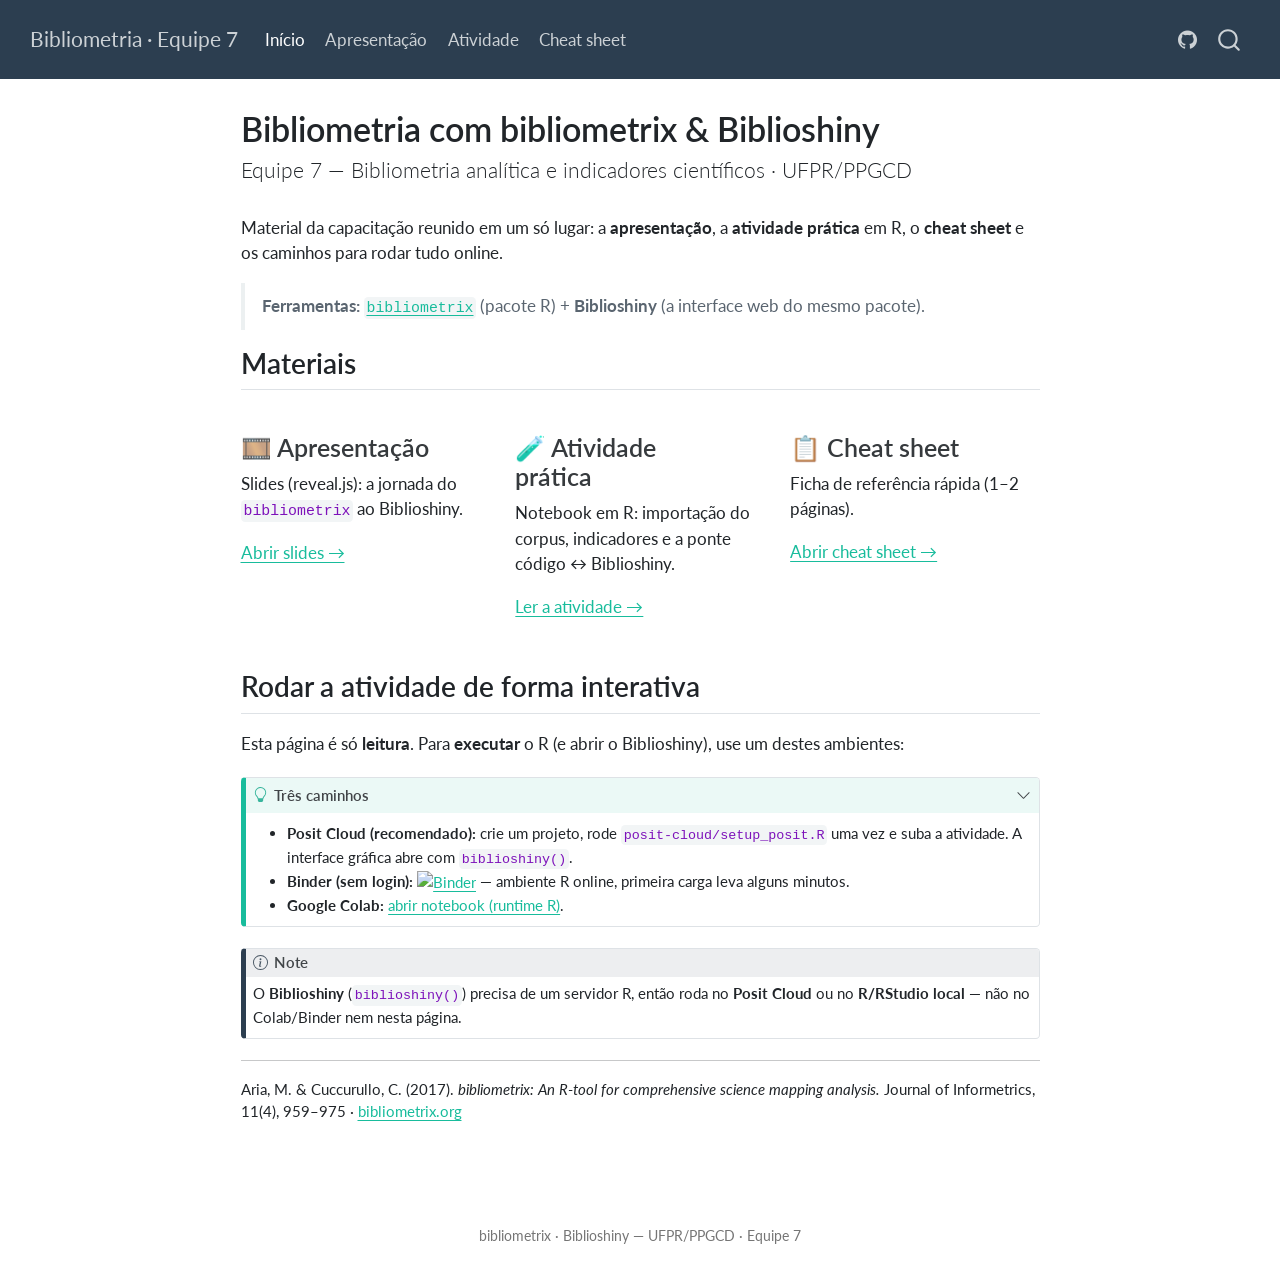
==== index.html @ 4795f8e3 "Built site for gh-pages" ====
<!DOCTYPE html>
<html xmlns="http://www.w3.org/1999/xhtml" lang="en" xml:lang="en"><head>

<meta charset="utf-8">
<meta name="generator" content="quarto-1.9.36">

<meta name="viewport" content="width=device-width, initial-scale=1.0, user-scalable=yes">


<title>Bibliometria com bibliometrix &amp; Biblioshiny – Bibliometria · Equipe 7</title>
<style>
/* Default styles provided by pandoc.
** See https://pandoc.org/MANUAL.html#variables-for-html for config info.
*/
code{white-space: pre-wrap;}
span.smallcaps{font-variant: small-caps;}
div.columns{display: flex; gap: min(4vw, 1.5em);}
div.column{flex: auto; overflow-x: auto;}
div.hanging-indent{margin-left: 1.5em; text-indent: -1.5em;}
ul.task-list{list-style: none;}
ul.task-list li input[type="checkbox"] {
  width: 0.8em;
  margin: 0 0.8em 0.2em -1em; /* quarto-specific, see https://github.com/quarto-dev/quarto-cli/issues/4556 */ 
  vertical-align: middle;
}
</style>


<script src="site_libs/quarto-nav/quarto-nav.js"></script>
<script src="site_libs/clipboard/clipboard.min.js"></script>
<script src="site_libs/quarto-search/autocomplete.umd.js"></script>
<script src="site_libs/quarto-search/fuse.min.js"></script>
<script src="site_libs/quarto-search/quarto-search.js"></script>
<meta name="quarto:offset" content="./">
<script src="site_libs/quarto-html/quarto.js" type="module"></script>
<script src="site_libs/quarto-html/tabsets/tabsets.js" type="module"></script>
<script src="site_libs/quarto-html/popper.min.js"></script>
<script src="site_libs/quarto-html/tippy.umd.min.js"></script>
<script src="site_libs/quarto-html/anchor.min.js"></script>
<link href="site_libs/quarto-html/tippy.css" rel="stylesheet">
<link href="site_libs/quarto-html/quarto-syntax-highlighting-845c23b38eaddc0f92fda52bfe77a8c8.css" rel="stylesheet" id="quarto-text-highlighting-styles">
<script src="site_libs/bootstrap/bootstrap.min.js"></script>
<link href="site_libs/bootstrap/bootstrap-icons.css" rel="stylesheet">
<link href="site_libs/bootstrap/bootstrap-ecd733761eb7ed0dbb3d5c5d5a69b6ca.min.css" rel="stylesheet" append-hash="true" id="quarto-bootstrap" data-mode="light">
<script id="quarto-search-options" type="application/json">{
  "location": "navbar",
  "copy-button": false,
  "collapse-after": 3,
  "panel-placement": "end",
  "type": "overlay",
  "limit": 50,
  "keyboard-shortcut": [
    "f",
    "/",
    "s"
  ],
  "show-item-context": false,
  "language": {
    "search-no-results-text": "No results",
    "search-matching-documents-text": "matching documents",
    "search-copy-link-title": "Copy link to search",
    "search-hide-matches-text": "Hide additional matches",
    "search-more-match-text": "more match in this document",
    "search-more-matches-text": "more matches in this document",
    "search-clear-button-title": "Clear",
    "search-text-placeholder": "",
    "search-detached-cancel-button-title": "Cancel",
    "search-submit-button-title": "Submit",
    "search-label": "Search"
  }
}</script>


</head>

<body class="nav-fixed fullcontent quarto-light">

<div id="quarto-search-results"></div>
  <header id="quarto-header" class="headroom fixed-top">
    <nav class="navbar navbar-expand-lg " data-bs-theme="dark">
      <div class="navbar-container container-fluid">
      <div class="navbar-brand-container mx-auto">
    <a class="navbar-brand" href="./index.html">
    <span class="navbar-title">Bibliometria · Equipe 7</span>
    </a>
  </div>
            <div id="quarto-search" class="" title="Search"></div>
          <button class="navbar-toggler" type="button" data-bs-toggle="collapse" data-bs-target="#navbarCollapse" aria-controls="navbarCollapse" role="menu" aria-expanded="false" aria-label="Toggle navigation" onclick="if (window.quartoToggleHeadroom) { window.quartoToggleHeadroom(); }">
  <span class="navbar-toggler-icon"></span>
</button>
          <div class="collapse navbar-collapse" id="navbarCollapse">
            <ul class="navbar-nav navbar-nav-scroll me-auto">
  <li class="nav-item">
    <a class="nav-link active" href="./index.html" aria-current="page"> 
<span class="menu-text">Início</span></a>
  </li>  
  <li class="nav-item">
    <a class="nav-link" href="./apresentacao/apresentacao_biblioshiny.html"> 
<span class="menu-text">Apresentação</span></a>
  </li>  
  <li class="nav-item">
    <a class="nav-link" href="./atividade/atividade_biblioshiny.html"> 
<span class="menu-text">Atividade</span></a>
  </li>  
  <li class="nav-item">
    <a class="nav-link" href="./cheatsheet/cheatsheet_biblioshiny.html"> 
<span class="menu-text">Cheat sheet</span></a>
  </li>  
</ul>
            <ul class="navbar-nav navbar-nav-scroll ms-auto">
  <li class="nav-item compact">
    <a class="nav-link" href="https://github.com/mrcsvg/ufpr-ppgcd-biblioshiny"> <i class="bi bi-github" role="img" aria-label="Repositório no GitHub">
</i> 
<span class="menu-text"></span></a>
  </li>  
</ul>
          </div> <!-- /navcollapse -->
            <div class="quarto-navbar-tools">
</div>
      </div> <!-- /container-fluid -->
    </nav>
</header>
<!-- content -->
<div id="quarto-content" class="quarto-container page-columns page-rows-contents page-layout-article page-navbar">
<!-- sidebar -->
<!-- margin-sidebar -->
    
<!-- main -->
<main class="content" id="quarto-document-content">

<header id="title-block-header" class="quarto-title-block default">
<div class="quarto-title">
<h1 class="title">Bibliometria com bibliometrix &amp; Biblioshiny</h1>
<p class="subtitle lead">Equipe 7 — Bibliometria analítica e indicadores científicos · UFPR/PPGCD</p>
</div>



<div class="quarto-title-meta">

    
  
    
  </div>
  


</header>


<p>Material da capacitação reunido em um só lugar: a <strong>apresentação</strong>, a <strong>atividade prática</strong> em R, o <strong>cheat sheet</strong> e os caminhos para rodar tudo online.</p>
<blockquote class="blockquote">
<p><strong>Ferramentas:</strong> <a href="https://www.bibliometrix.org"><code>bibliometrix</code></a> (pacote R) + <strong>Biblioshiny</strong> (a interface web do mesmo pacote).</p>
</blockquote>
<section id="materiais" class="level2">
<h2 class="anchored" data-anchor-id="materiais">Materiais</h2>
<div class="grid">
<section id="apresentação" class="level3 g-col-12 g-col-md-4">
<h3 class="anchored" data-anchor-id="apresentação">🎞️ Apresentação</h3>
<p>Slides (reveal.js): a jornada do <code>bibliometrix</code> ao Biblioshiny.</p>
<p><a href="./apresentacao/apresentacao_biblioshiny.html">Abrir slides →</a></p>
</section>
<section id="atividade-prática" class="level3 g-col-12 g-col-md-4">
<h3 class="anchored" data-anchor-id="atividade-prática">🧪 Atividade prática</h3>
<p>Notebook em R: importação do corpus, indicadores e a ponte código ↔︎ Biblioshiny.</p>
<p><a href="./atividade/atividade_biblioshiny.html">Ler a atividade →</a></p>
</section>
<section id="cheat-sheet" class="level3 g-col-12 g-col-md-4">
<h3 class="anchored" data-anchor-id="cheat-sheet">📋 Cheat sheet</h3>
<p>Ficha de referência rápida (1–2 páginas).</p>
<p><a href="cheatsheet/cheatsheet_biblioshiny.html">Abrir cheat sheet →</a></p>
</section>
</div>
</section>
<section id="rodar-a-atividade-de-forma-interativa" class="level2">
<h2 class="anchored" data-anchor-id="rodar-a-atividade-de-forma-interativa">Rodar a atividade de forma interativa</h2>
<p>Esta página é só <strong>leitura</strong>. Para <strong>executar</strong> o R (e abrir o Biblioshiny), use um destes ambientes:</p>
<div class="callout callout-style-default callout-tip callout-titled">
<div class="callout-header d-flex align-content-center" data-bs-toggle="collapse" data-bs-target=".callout-1-contents" aria-controls="callout-1" aria-expanded="true" aria-label="Toggle callout">
<div class="callout-icon-container">
<i class="callout-icon"></i>
</div>
<div class="callout-title-container flex-fill">
<span class="screen-reader-only">Tip</span>Três caminhos
</div>
<div class="callout-btn-toggle d-inline-block border-0 py-1 ps-1 pe-0 float-end"><i class="callout-toggle"></i></div>
</div>
<div id="callout-1" class="callout-1-contents callout-collapse collapse show">
<div class="callout-body-container callout-body">
<ul>
<li><strong>Posit Cloud (recomendado):</strong> crie um projeto, rode <code>posit-cloud/setup_posit.R</code> uma vez e suba a atividade. A interface gráfica abre com <code>biblioshiny()</code>.</li>
<li><strong>Binder (sem login):</strong> <a href="https://mybinder.org/v2/gh/mrcsvg/ufpr-ppgcd-biblioshiny/HEAD?labpath=atividade%2Fatividade_biblioshiny.ipynb"><img src="https://mybinder.org/badge_logo.svg" class="img-fluid" alt="Binder"></a> — ambiente R online, primeira carga leva alguns minutos.</li>
<li><strong>Google Colab:</strong> <a href="https://colab.research.google.com/github/mrcsvg/ufpr-ppgcd-biblioshiny/blob/main/atividade/atividade_biblioshiny_colab.ipynb">abrir notebook (runtime R)</a>.</li>
</ul>
</div>
</div>
</div>
<div class="callout callout-style-default callout-note callout-titled">
<div class="callout-header d-flex align-content-center">
<div class="callout-icon-container">
<i class="callout-icon"></i>
</div>
<div class="callout-title-container flex-fill">
Note
</div>
</div>
<div class="callout-body-container callout-body">
<p>O <strong>Biblioshiny</strong> (<code>biblioshiny()</code>) precisa de um servidor R, então roda no <strong>Posit Cloud</strong> ou no <strong>R/RStudio local</strong> — não no Colab/Binder nem nesta página.</p>
</div>
</div>
<hr>
<div class="small">
<p>Aria, M. &amp; Cuccurullo, C. (2017). <em>bibliometrix: An R-tool for comprehensive science mapping analysis.</em> Journal of Informetrics, 11(4), 959–975 · <a href="https://www.bibliometrix.org">bibliometrix.org</a></p>
</div>


</section>

</main> <!-- /main -->
<script id="quarto-html-after-body" type="application/javascript">
  window.document.addEventListener("DOMContentLoaded", function (event) {
    const icon = "";
    const anchorJS = new window.AnchorJS();
    anchorJS.options = {
      placement: 'right',
      icon: icon
    };
    anchorJS.add('.anchored');
    const isCodeAnnotation = (el) => {
      for (const clz of el.classList) {
        if (clz.startsWith('code-annotation-')) {                     
          return true;
        }
      }
      return false;
    }
    const onCopySuccess = function(e) {
      // button target
      const button = e.trigger;
      // don't keep focus
      button.blur();
      // flash "checked"
      button.classList.add('code-copy-button-checked');
      var currentTitle = button.getAttribute("title");
      button.setAttribute("title", "Copied!");
      let tooltip;
      if (window.bootstrap) {
        button.setAttribute("data-bs-toggle", "tooltip");
        button.setAttribute("data-bs-placement", "left");
        button.setAttribute("data-bs-title", "Copied!");
        tooltip = new bootstrap.Tooltip(button, 
          { trigger: "manual", 
            customClass: "code-copy-button-tooltip",
            offset: [0, -8]});
        tooltip.show();    
      }
      setTimeout(function() {
        if (tooltip) {
          tooltip.hide();
          button.removeAttribute("data-bs-title");
          button.removeAttribute("data-bs-toggle");
          button.removeAttribute("data-bs-placement");
        }
        button.setAttribute("title", currentTitle);
        button.classList.remove('code-copy-button-checked');
      }, 1000);
      // clear code selection
      e.clearSelection();
    }
    const getTextToCopy = function(trigger) {
      const outerScaffold = trigger.parentElement.cloneNode(true);
      const codeEl = outerScaffold.querySelector('code');
      for (const childEl of codeEl.children) {
        if (isCodeAnnotation(childEl)) {
          childEl.remove();
        }
      }
      return codeEl.innerText;
    }
    const clipboard = new window.ClipboardJS('.code-copy-button:not([data-in-quarto-modal])', {
      text: getTextToCopy
    });
    clipboard.on('success', onCopySuccess);
    if (window.document.getElementById('quarto-embedded-source-code-modal')) {
      const clipboardModal = new window.ClipboardJS('.code-copy-button[data-in-quarto-modal]', {
        text: getTextToCopy,
        container: window.document.getElementById('quarto-embedded-source-code-modal')
      });
      clipboardModal.on('success', onCopySuccess);
    }
      var localhostRegex = new RegExp(/^(?:http|https):\/\/localhost\:?[0-9]*\//);
      var mailtoRegex = new RegExp(/^mailto:/);
        var filterRegex = new RegExp("https:\/\/mrcsvg\.github\.io\/ufpr-ppgcd-biblioshiny\/");
      var isInternal = (href) => {
          return filterRegex.test(href) || localhostRegex.test(href) || mailtoRegex.test(href);
      }
      // Inspect non-navigation links and adorn them if external
     var links = window.document.querySelectorAll('a[href]:not(.nav-link):not(.navbar-brand):not(.toc-action):not(.sidebar-link):not(.sidebar-item-toggle):not(.pagination-link):not(.no-external):not([aria-hidden]):not(.dropdown-item):not(.quarto-navigation-tool):not(.about-link)');
      for (var i=0; i<links.length; i++) {
        const link = links[i];
        if (!isInternal(link.href)) {
          // undo the damage that might have been done by quarto-nav.js in the case of
          // links that we want to consider external
          if (link.dataset.originalHref !== undefined) {
            link.href = link.dataset.originalHref;
          }
        }
      }
    function tippyHover(el, contentFn, onTriggerFn, onUntriggerFn) {
      const config = {
        allowHTML: true,
        maxWidth: 500,
        delay: 100,
        arrow: false,
        appendTo: function(el) {
            return el.parentElement;
        },
        interactive: true,
        interactiveBorder: 10,
        theme: 'quarto',
        placement: 'bottom-start',
      };
      if (contentFn) {
        config.content = contentFn;
      }
      if (onTriggerFn) {
        config.onTrigger = onTriggerFn;
      }
      if (onUntriggerFn) {
        config.onUntrigger = onUntriggerFn;
      }
      window.tippy(el, config); 
    }
    const noterefs = window.document.querySelectorAll('a[role="doc-noteref"]');
    for (var i=0; i<noterefs.length; i++) {
      const ref = noterefs[i];
      tippyHover(ref, function() {
        // use id or data attribute instead here
        let href = ref.getAttribute('data-footnote-href') || ref.getAttribute('href');
        try { href = new URL(href).hash; } catch {}
        const id = href.replace(/^#\/?/, "");
        const note = window.document.getElementById(id);
        if (note) {
          return note.innerHTML;
        } else {
          return "";
        }
      });
    }
    const xrefs = window.document.querySelectorAll('a.quarto-xref');
    const processXRef = (id, note) => {
      // Strip column container classes
      const stripColumnClz = (el) => {
        el.classList.remove("page-full", "page-columns");
        if (el.children) {
          for (const child of el.children) {
            stripColumnClz(child);
          }
        }
      }
      stripColumnClz(note)
      if (id === null || id.startsWith('sec-')) {
        // Special case sections, only their first couple elements
        const container = document.createElement("div");
        if (note.children && note.children.length > 2) {
          container.appendChild(note.children[0].cloneNode(true));
          for (let i = 1; i < note.children.length; i++) {
            const child = note.children[i];
            if (child.tagName === "P" && child.innerText === "") {
              continue;
            } else {
              container.appendChild(child.cloneNode(true));
              break;
            }
          }
          if (window.Quarto?.typesetMath) {
            window.Quarto.typesetMath(container);
          }
          return container.innerHTML
        } else {
          if (window.Quarto?.typesetMath) {
            window.Quarto.typesetMath(note);
          }
          return note.innerHTML;
        }
      } else {
        // Remove any anchor links if they are present
        const anchorLink = note.querySelector('a.anchorjs-link');
        if (anchorLink) {
          anchorLink.remove();
        }
        if (window.Quarto?.typesetMath) {
          window.Quarto.typesetMath(note);
        }
        if (note.classList.contains("callout")) {
          return note.outerHTML;
        } else {
          return note.innerHTML;
        }
      }
    }
    for (var i=0; i<xrefs.length; i++) {
      const xref = xrefs[i];
      tippyHover(xref, undefined, function(instance) {
        instance.disable();
        let url = xref.getAttribute('href');
        let hash = undefined; 
        if (url.startsWith('#')) {
          hash = url;
        } else {
          try { hash = new URL(url).hash; } catch {}
        }
        if (hash) {
          const id = hash.replace(/^#\/?/, "");
          const note = window.document.getElementById(id);
          if (note !== null) {
            try {
              const html = processXRef(id, note.cloneNode(true));
              instance.setContent(html);
            } finally {
              instance.enable();
              instance.show();
            }
          } else {
            // See if we can fetch this
            fetch(url.split('#')[0])
            .then(res => res.text())
            .then(html => {
              const parser = new DOMParser();
              const htmlDoc = parser.parseFromString(html, "text/html");
              const note = htmlDoc.getElementById(id);
              if (note !== null) {
                const html = processXRef(id, note);
                instance.setContent(html);
              } 
            }).finally(() => {
              instance.enable();
              instance.show();
            });
          }
        } else {
          // See if we can fetch a full url (with no hash to target)
          // This is a special case and we should probably do some content thinning / targeting
          fetch(url)
          .then(res => res.text())
          .then(html => {
            const parser = new DOMParser();
            const htmlDoc = parser.parseFromString(html, "text/html");
            const note = htmlDoc.querySelector('main.content');
            if (note !== null) {
              // This should only happen for chapter cross references
              // (since there is no id in the URL)
              // remove the first header
              if (note.children.length > 0 && note.children[0].tagName === "HEADER") {
                note.children[0].remove();
              }
              const html = processXRef(null, note);
              instance.setContent(html);
            } 
          }).finally(() => {
            instance.enable();
            instance.show();
          });
        }
      }, function(instance) {
      });
    }
        let selectedAnnoteEl;
        const selectorForAnnotation = ( cell, annotation) => {
          let cellAttr = 'data-code-cell="' + cell + '"';
          let lineAttr = 'data-code-annotation="' +  annotation + '"';
          const selector = 'span[' + cellAttr + '][' + lineAttr + ']';
          return selector;
        }
        const selectCodeLines = (annoteEl) => {
          const doc = window.document;
          const targetCell = annoteEl.getAttribute("data-target-cell");
          const targetAnnotation = annoteEl.getAttribute("data-target-annotation");
          const annoteSpan = window.document.querySelector(selectorForAnnotation(targetCell, targetAnnotation));
          const lines = annoteSpan.getAttribute("data-code-lines").split(",");
          const lineIds = lines.map((line) => {
            return targetCell + "-" + line;
          })
          let top = null;
          let height = null;
          let parent = null;
          if (lineIds.length > 0) {
              //compute the position of the single el (top and bottom and make a div)
              const el = window.document.getElementById(lineIds[0]);
              top = el.offsetTop;
              height = el.offsetHeight;
              parent = el.parentElement.parentElement;
            if (lineIds.length > 1) {
              const lastEl = window.document.getElementById(lineIds[lineIds.length - 1]);
              const bottom = lastEl.offsetTop + lastEl.offsetHeight;
              height = bottom - top;
            }
            if (top !== null && height !== null && parent !== null) {
              // cook up a div (if necessary) and position it 
              let div = window.document.getElementById("code-annotation-line-highlight");
              if (div === null) {
                div = window.document.createElement("div");
                div.setAttribute("id", "code-annotation-line-highlight");
                div.style.position = 'absolute';
                parent.appendChild(div);
              }
              div.style.top = top - 2 + "px";
              div.style.height = height + 4 + "px";
              div.style.left = 0;
              let gutterDiv = window.document.getElementById("code-annotation-line-highlight-gutter");
              if (gutterDiv === null) {
                gutterDiv = window.document.createElement("div");
                gutterDiv.setAttribute("id", "code-annotation-line-highlight-gutter");
                gutterDiv.style.position = 'absolute';
                const codeCell = window.document.getElementById(targetCell);
                const gutter = codeCell.querySelector('.code-annotation-gutter');
                gutter.appendChild(gutterDiv);
              }
              gutterDiv.style.top = top - 2 + "px";
              gutterDiv.style.height = height + 4 + "px";
            }
            selectedAnnoteEl = annoteEl;
          }
        };
        const unselectCodeLines = () => {
          const elementsIds = ["code-annotation-line-highlight", "code-annotation-line-highlight-gutter"];
          elementsIds.forEach((elId) => {
            const div = window.document.getElementById(elId);
            if (div) {
              div.remove();
            }
          });
          selectedAnnoteEl = undefined;
        };
          // Handle positioning of the toggle
      window.addEventListener(
        "resize",
        throttle(() => {
          elRect = undefined;
          if (selectedAnnoteEl) {
            selectCodeLines(selectedAnnoteEl);
          }
        }, 10)
      );
      function throttle(fn, ms) {
      let throttle = false;
      let timer;
        return (...args) => {
          if(!throttle) { // first call gets through
              fn.apply(this, args);
              throttle = true;
          } else { // all the others get throttled
              if(timer) clearTimeout(timer); // cancel #2
              timer = setTimeout(() => {
                fn.apply(this, args);
                timer = throttle = false;
              }, ms);
          }
        };
      }
        // Attach click handler to the DT
        const annoteDls = window.document.querySelectorAll('dt[data-target-cell]');
        for (const annoteDlNode of annoteDls) {
          annoteDlNode.addEventListener('click', (event) => {
            const clickedEl = event.target;
            if (clickedEl !== selectedAnnoteEl) {
              unselectCodeLines();
              const activeEl = window.document.querySelector('dt[data-target-cell].code-annotation-active');
              if (activeEl) {
                activeEl.classList.remove('code-annotation-active');
              }
              selectCodeLines(clickedEl);
              clickedEl.classList.add('code-annotation-active');
            } else {
              // Unselect the line
              unselectCodeLines();
              clickedEl.classList.remove('code-annotation-active');
            }
          });
        }
    const findCites = (el) => {
      const parentEl = el.parentElement;
      if (parentEl) {
        const cites = parentEl.dataset.cites;
        if (cites) {
          return {
            el,
            cites: cites.split(' ')
          };
        } else {
          return findCites(el.parentElement)
        }
      } else {
        return undefined;
      }
    };
    var bibliorefs = window.document.querySelectorAll('a[role="doc-biblioref"]');
    for (var i=0; i<bibliorefs.length; i++) {
      const ref = bibliorefs[i];
      const citeInfo = findCites(ref);
      if (citeInfo) {
        tippyHover(citeInfo.el, function() {
          var popup = window.document.createElement('div');
          citeInfo.cites.forEach(function(cite) {
            var citeDiv = window.document.createElement('div');
            citeDiv.classList.add('hanging-indent');
            citeDiv.classList.add('csl-entry');
            var biblioDiv = window.document.getElementById('ref-' + cite);
            if (biblioDiv) {
              citeDiv.innerHTML = biblioDiv.innerHTML;
            }
            popup.appendChild(citeDiv);
          });
          return popup.innerHTML;
        });
      }
    }
  });
  </script>
</div> <!-- /content -->
<footer class="footer">
  <div class="nav-footer">
    <div class="nav-footer-left">
      &nbsp;
    </div>   
    <div class="nav-footer-center">
<p>bibliometrix · Biblioshiny — UFPR/PPGCD · Equipe 7</p>
</div>
    <div class="nav-footer-right">
      &nbsp;
    </div>
  </div>
</footer>




</body></html>
---- site_libs/quarto-html/tippy.css ----
.tippy-box[data-animation=fade][data-state=hidden]{opacity:0}[data-tippy-root]{max-width:calc(100vw - 10px)}.tippy-box{position:relative;background-color:#333;color:#fff;border-radius:4px;font-size:14px;line-height:1.4;white-space:normal;outline:0;transition-property:transform,visibility,opacity}.tippy-box[data-placement^=top]>.tippy-arrow{bottom:0}.tippy-box[data-placement^=top]>.tippy-arrow:before{bottom:-7px;left:0;border-width:8px 8px 0;border-top-color:initial;transform-origin:center top}.tippy-box[data-placement^=bottom]>.tippy-arrow{top:0}.tippy-box[data-placement^=bottom]>.tippy-arrow:before{top:-7px;left:0;border-width:0 8px 8px;border-bottom-color:initial;transform-origin:center bottom}.tippy-box[data-placement^=left]>.tippy-arrow{right:0}.tippy-box[data-placement^=left]>.tippy-arrow:before{border-width:8px 0 8px 8px;border-left-color:initial;right:-7px;transform-origin:center left}.tippy-box[data-placement^=right]>.tippy-arrow{left:0}.tippy-box[data-placement^=right]>.tippy-arrow:before{left:-7px;border-width:8px 8px 8px 0;border-right-color:initial;transform-origin:center right}.tippy-box[data-inertia][data-state=visible]{transition-timing-function:cubic-bezier(.54,1.5,.38,1.11)}.tippy-arrow{width:16px;height:16px;color:#333}.tippy-arrow:before{content:"";position:absolute;border-color:transparent;border-style:solid}.tippy-content{position:relative;padding:5px 9px;z-index:1}
---- site_libs/quarto-html/quarto-syntax-highlighting-845c23b38eaddc0f92fda52bfe77a8c8.css ----
/* quarto syntax highlight colors */
:root {
  --quarto-hl-ot-color: #003B4F;
  --quarto-hl-at-color: #657422;
  --quarto-hl-ss-color: #20794D;
  --quarto-hl-an-color: #5E5E5E;
  --quarto-hl-fu-color: #4758AB;
  --quarto-hl-st-color: #20794D;
  --quarto-hl-cf-color: #003B4F;
  --quarto-hl-op-color: #5E5E5E;
  --quarto-hl-er-color: #AD0000;
  --quarto-hl-bn-color: #AD0000;
  --quarto-hl-al-color: #AD0000;
  --quarto-hl-va-color: #111111;
  --quarto-hl-bu-color: inherit;
  --quarto-hl-ex-color: inherit;
  --quarto-hl-pp-color: #AD0000;
  --quarto-hl-in-color: #5E5E5E;
  --quarto-hl-vs-color: #20794D;
  --quarto-hl-wa-color: #5E5E5E;
  --quarto-hl-do-color: #5E5E5E;
  --quarto-hl-im-color: #00769E;
  --quarto-hl-ch-color: #20794D;
  --quarto-hl-dt-color: #AD0000;
  --quarto-hl-fl-color: #AD0000;
  --quarto-hl-co-color: #5E5E5E;
  --quarto-hl-cv-color: #5E5E5E;
  --quarto-hl-cn-color: #8f5902;
  --quarto-hl-sc-color: #5E5E5E;
  --quarto-hl-dv-color: #AD0000;
  --quarto-hl-kw-color: #003B4F;
}

/* other quarto variables */
:root {
  --quarto-font-monospace: SFMono-Regular, Menlo, Monaco, Consolas, "Liberation Mono", "Courier New", monospace;
}

/* syntax highlight based on Pandoc's rules */
pre > code.sourceCode > span {
  color: #003B4F;
}

code.sourceCode > span {
  color: #003B4F;
}

div.sourceCode,
div.sourceCode pre.sourceCode {
  color: #003B4F;
}

/* Normal */
code span {
  color: #003B4F;
}

/* Alert */
code span.al {
  color: #AD0000;
  font-style: inherit;
}

/* Annotation */
code span.an {
  color: #5E5E5E;
  font-style: inherit;
}

/* Attribute */
code span.at {
  color: #657422;
  font-style: inherit;
}

/* BaseN */
code span.bn {
  color: #AD0000;
  font-style: inherit;
}

/* BuiltIn */
code span.bu {
  font-style: inherit;
}

/* ControlFlow */
code span.cf {
  color: #003B4F;
  font-weight: bold;
  font-style: inherit;
}

/* Char */
code span.ch {
  color: #20794D;
  font-style: inherit;
}

/* Constant */
code span.cn {
  color: #8f5902;
  font-style: inherit;
}

/* Comment */
code span.co {
  color: #5E5E5E;
  font-style: inherit;
}

/* CommentVar */
code span.cv {
  color: #5E5E5E;
  font-style: italic;
}

/* Documentation */
code span.do {
  color: #5E5E5E;
  font-style: italic;
}

/* DataType */
code span.dt {
  color: #AD0000;
  font-style: inherit;
}

/* DecVal */
code span.dv {
  color: #AD0000;
  font-style: inherit;
}

/* Error */
code span.er {
  color: #AD0000;
  font-style: inherit;
}

/* Extension */
code span.ex {
  font-style: inherit;
}

/* Float */
code span.fl {
  color: #AD0000;
  font-style: inherit;
}

/* Function */
code span.fu {
  color: #4758AB;
  font-style: inherit;
}

/* Import */
code span.im {
  color: #00769E;
  font-style: inherit;
}

/* Information */
code span.in {
  color: #5E5E5E;
  font-style: inherit;
}

/* Keyword */
code span.kw {
  color: #003B4F;
  font-weight: bold;
  font-style: inherit;
}

/* Operator */
code span.op {
  color: #5E5E5E;
  font-style: inherit;
}

/* Other */
code span.ot {
  color: #003B4F;
  font-style: inherit;
}

/* Preprocessor */
code span.pp {
  color: #AD0000;
  font-style: inherit;
}

/* SpecialChar */
code span.sc {
  color: #5E5E5E;
  font-style: inherit;
}

/* SpecialString */
code span.ss {
  color: #20794D;
  font-style: inherit;
}

/* String */
code span.st {
  color: #20794D;
  font-style: inherit;
}

/* Variable */
code span.va {
  color: #111111;
  font-style: inherit;
}

/* VerbatimString */
code span.vs {
  color: #20794D;
  font-style: inherit;
}

/* Warning */
code span.wa {
  color: #5E5E5E;
  font-style: italic;
}

.prevent-inlining {
  content: "</";
}

/*# sourceMappingURL=ac89f0bb514bba72461919f78549e31c.css.map */
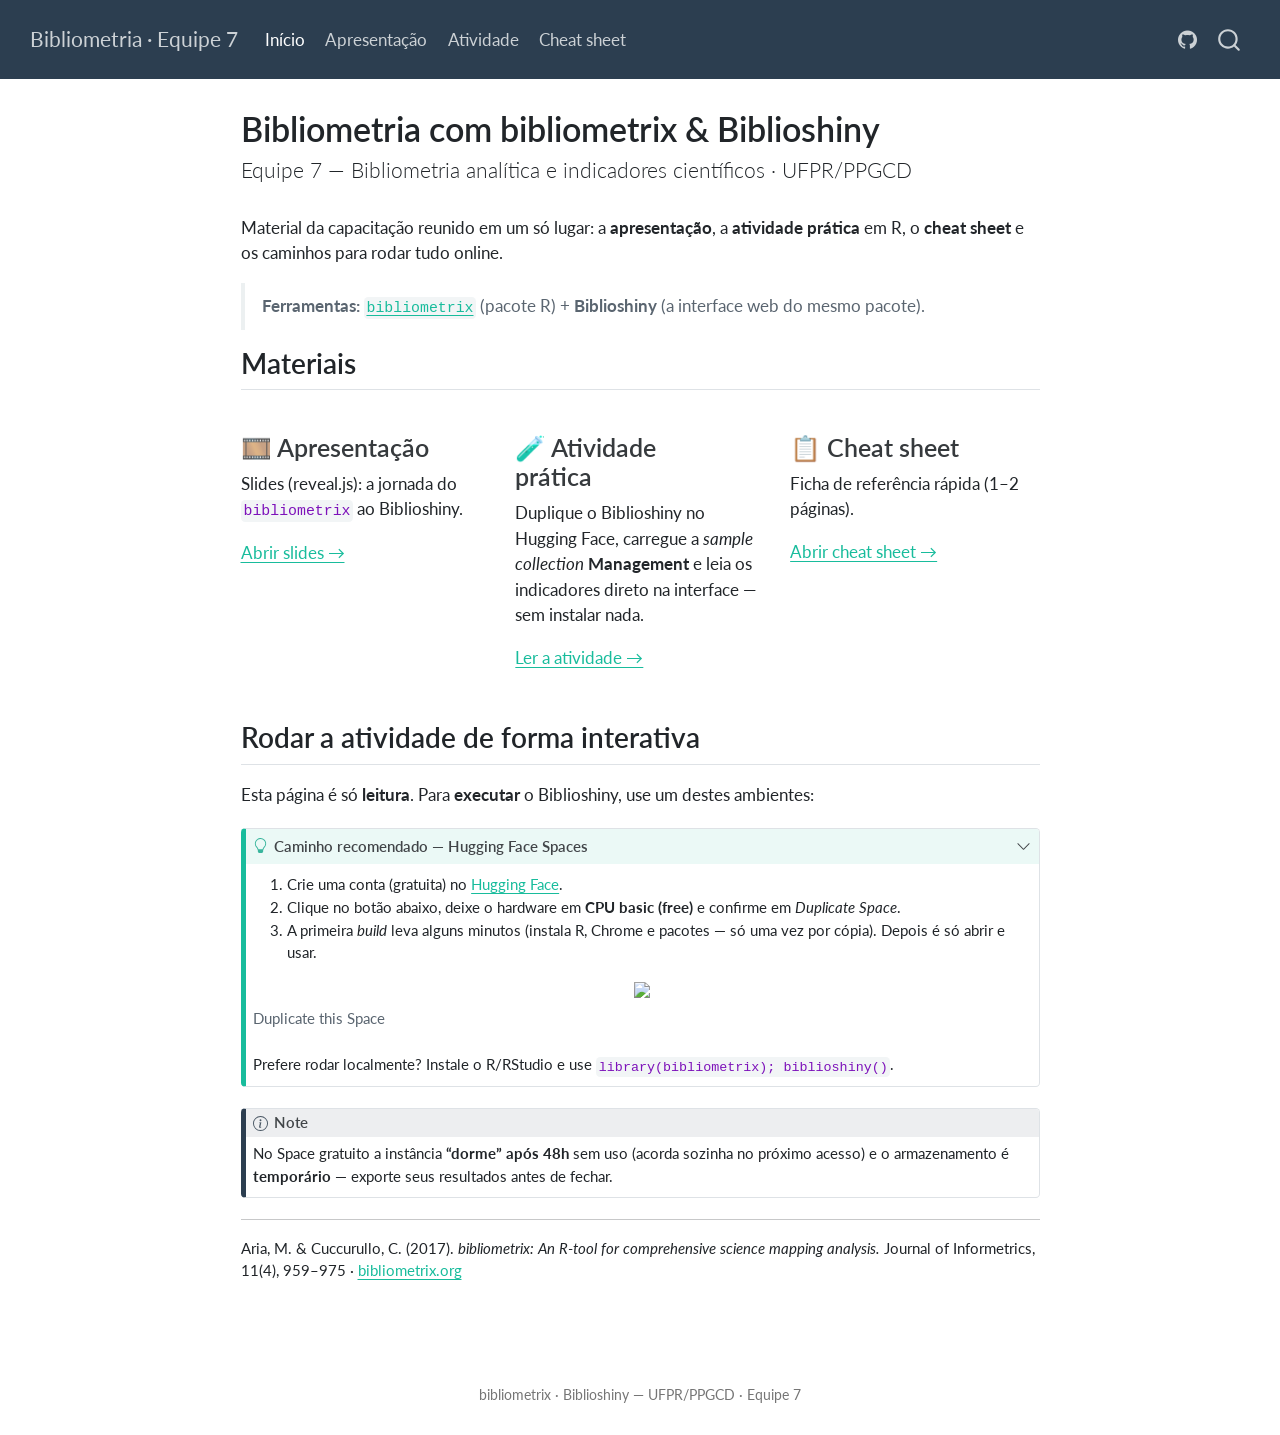
==== commit 95923bc8: "Built site for gh-pages" ====
--- a/index.html
+++ b/index.html
@@ -2,7 +2,7 @@
 <html xmlns="http://www.w3.org/1999/xhtml" lang="en" xml:lang="en"><head>
 
 <meta charset="utf-8">
-<meta name="generator" content="quarto-1.9.36">
+<meta name="generator" content="quarto-1.9.38">
 
 <meta name="viewport" content="width=device-width, initial-scale=1.0, user-scalable=yes">
 
@@ -38,10 +38,10 @@
 <script src="site_libs/quarto-html/tippy.umd.min.js"></script>
 <script src="site_libs/quarto-html/anchor.min.js"></script>
 <link href="site_libs/quarto-html/tippy.css" rel="stylesheet">
-<link href="site_libs/quarto-html/quarto-syntax-highlighting-845c23b38eaddc0f92fda52bfe77a8c8.css" rel="stylesheet" id="quarto-text-highlighting-styles">
+<link href="site_libs/quarto-html/quarto-syntax-highlighting-15634bcf2e68342d4ad2dfa704d543f6.css" rel="stylesheet" id="quarto-text-highlighting-styles">
 <script src="site_libs/bootstrap/bootstrap.min.js"></script>
 <link href="site_libs/bootstrap/bootstrap-icons.css" rel="stylesheet">
-<link href="site_libs/bootstrap/bootstrap-ecd733761eb7ed0dbb3d5c5d5a69b6ca.min.css" rel="stylesheet" append-hash="true" id="quarto-bootstrap" data-mode="light">
+<link href="site_libs/bootstrap/bootstrap-60d9dfa7e940c6c37b0c3b7e9d61c16d.min.css" rel="stylesheet" append-hash="true" id="quarto-bootstrap" data-mode="light">
 <script id="quarto-search-options" type="application/json">{
   "location": "navbar",
   "copy-button": false,
@@ -162,7 +162,7 @@
 </section>
 <section id="atividade-prática" class="level3 g-col-12 g-col-md-4">
 <h3 class="anchored" data-anchor-id="atividade-prática">🧪 Atividade prática</h3>
-<p>Notebook em R: importação do corpus, indicadores e a ponte código ↔︎ Biblioshiny.</p>
+<p>Duplique o Biblioshiny no Hugging Face, carregue a <em>sample collection</em> <strong>Management</strong> e leia os indicadores direto na interface — sem instalar nada.</p>
 <p><a href="./atividade/atividade_biblioshiny.html">Ler a atividade →</a></p>
 </section>
 <section id="cheat-sheet" class="level3 g-col-12 g-col-md-4">
@@ -174,24 +174,31 @@
 </section>
 <section id="rodar-a-atividade-de-forma-interativa" class="level2">
 <h2 class="anchored" data-anchor-id="rodar-a-atividade-de-forma-interativa">Rodar a atividade de forma interativa</h2>
-<p>Esta página é só <strong>leitura</strong>. Para <strong>executar</strong> o R (e abrir o Biblioshiny), use um destes ambientes:</p>
+<p>Esta página é só <strong>leitura</strong>. Para <strong>executar</strong> o Biblioshiny, use um destes ambientes:</p>
 <div class="callout callout-style-default callout-tip callout-titled">
 <div class="callout-header d-flex align-content-center" data-bs-toggle="collapse" data-bs-target=".callout-1-contents" aria-controls="callout-1" aria-expanded="true" aria-label="Toggle callout">
 <div class="callout-icon-container">
 <i class="callout-icon"></i>
 </div>
 <div class="callout-title-container flex-fill">
-<span class="screen-reader-only">Tip</span>Três caminhos
+<span class="screen-reader-only">Tip</span>Caminho recomendado — Hugging Face Spaces
 </div>
 <div class="callout-btn-toggle d-inline-block border-0 py-1 ps-1 pe-0 float-end"><i class="callout-toggle"></i></div>
 </div>
 <div id="callout-1" class="callout-1-contents callout-collapse collapse show">
 <div class="callout-body-container callout-body">
-<ul>
-<li><strong>Posit Cloud (recomendado):</strong> crie um projeto, rode <code>posit-cloud/setup_posit.R</code> uma vez e suba a atividade. A interface gráfica abre com <code>biblioshiny()</code>.</li>
-<li><strong>Binder (sem login):</strong> <a href="https://mybinder.org/v2/gh/mrcsvg/ufpr-ppgcd-biblioshiny/HEAD?labpath=atividade%2Fatividade_biblioshiny.ipynb"><img src="https://mybinder.org/badge_logo.svg" class="img-fluid" alt="Binder"></a> — ambiente R online, primeira carga leva alguns minutos.</li>
-<li><strong>Google Colab:</strong> <a href="https://colab.research.google.com/github/mrcsvg/ufpr-ppgcd-biblioshiny/blob/main/atividade/atividade_biblioshiny_colab.ipynb">abrir notebook (runtime R)</a>.</li>
-</ul>
+<ol type="1">
+<li>Crie uma conta (gratuita) no <a href="https://huggingface.co/join">Hugging Face</a>.</li>
+<li>Clique no botão abaixo, deixe o hardware em <strong>CPU basic (free)</strong> e confirme em <em>Duplicate Space</em>.</li>
+<li>A primeira <em>build</em> leva alguns minutos (instala R, Chrome e pacotes — só uma vez por cópia). Depois é só abrir e usar.</li>
+</ol>
+<div class="quarto-figure quarto-figure-center">
+<figure class="figure">
+<p><a href="https://huggingface.co/spaces/mrcsvg/ppgcd-biblioshiny?duplicate=true"><img src="https://huggingface.co/datasets/huggingface/badges/resolve/main/duplicate-this-space-md.svg" class="img-fluid figure-img"></a></p>
+<figcaption>Duplicate this Space</figcaption>
+</figure>
+</div>
+<p>Prefere rodar localmente? Instale o R/RStudio e use <code>library(bibliometrix); biblioshiny()</code>.</p>
 </div>
 </div>
 </div>
@@ -205,7 +212,7 @@
 </div>
 </div>
 <div class="callout-body-container callout-body">
-<p>O <strong>Biblioshiny</strong> (<code>biblioshiny()</code>) precisa de um servidor R, então roda no <strong>Posit Cloud</strong> ou no <strong>R/RStudio local</strong> — não no Colab/Binder nem nesta página.</p>
+<p>No Space gratuito a instância <strong>“dorme” após 48h</strong> sem uso (acorda sozinha no próximo acesso) e o armazenamento é <strong>temporário</strong> — exporte seus resultados antes de fechar.</p>
 </div>
 </div>
 <hr>
--- a/site_libs/quarto-html/quarto-syntax-highlighting-15634bcf2e68342d4ad2dfa704d543f6.css
+++ b/site_libs/quarto-html/quarto-syntax-highlighting-15634bcf2e68342d4ad2dfa704d543f6.css
@@ -0,0 +1,236 @@
+/* quarto syntax highlight colors */
+:root {
+  --quarto-hl-ot-color: #003B4F;
+  --quarto-hl-at-color: #657422;
+  --quarto-hl-ss-color: #20794D;
+  --quarto-hl-an-color: #5E5E5E;
+  --quarto-hl-fu-color: #4758AB;
+  --quarto-hl-st-color: #20794D;
+  --quarto-hl-cf-color: #003B4F;
+  --quarto-hl-op-color: #5E5E5E;
+  --quarto-hl-er-color: #AD0000;
+  --quarto-hl-bn-color: #AD0000;
+  --quarto-hl-al-color: #AD0000;
+  --quarto-hl-va-color: #111111;
+  --quarto-hl-bu-color: inherit;
+  --quarto-hl-ex-color: inherit;
+  --quarto-hl-pp-color: #AD0000;
+  --quarto-hl-in-color: #5E5E5E;
+  --quarto-hl-vs-color: #20794D;
+  --quarto-hl-wa-color: #5E5E5E;
+  --quarto-hl-do-color: #5E5E5E;
+  --quarto-hl-im-color: #00769E;
+  --quarto-hl-ch-color: #20794D;
+  --quarto-hl-dt-color: #AD0000;
+  --quarto-hl-fl-color: #AD0000;
+  --quarto-hl-co-color: #5E5E5E;
+  --quarto-hl-cv-color: #5E5E5E;
+  --quarto-hl-cn-color: #8f5902;
+  --quarto-hl-sc-color: #5E5E5E;
+  --quarto-hl-dv-color: #AD0000;
+  --quarto-hl-kw-color: #003B4F;
+}
+
+/* other quarto variables */
+:root {
+  --quarto-font-monospace: SFMono-Regular, Menlo, Monaco, Consolas, "Liberation Mono", "Courier New", monospace;
+}
+
+/* syntax highlight based on Pandoc's rules */
+pre > code.sourceCode > span {
+  color: #003B4F;
+}
+
+code.sourceCode > span {
+  color: #003B4F;
+}
+
+div.sourceCode,
+div.sourceCode pre.sourceCode {
+  color: #003B4F;
+}
+
+/* Normal */
+code span {
+  color: #003B4F;
+}
+
+/* Alert */
+code span.al {
+  color: #AD0000;
+  font-style: inherit;
+}
+
+/* Annotation */
+code span.an {
+  color: #5E5E5E;
+  font-style: inherit;
+}
+
+/* Attribute */
+code span.at {
+  color: #657422;
+  font-style: inherit;
+}
+
+/* BaseN */
+code span.bn {
+  color: #AD0000;
+  font-style: inherit;
+}
+
+/* BuiltIn */
+code span.bu {
+  font-style: inherit;
+}
+
+/* ControlFlow */
+code span.cf {
+  color: #003B4F;
+  font-weight: bold;
+  font-style: inherit;
+}
+
+/* Char */
+code span.ch {
+  color: #20794D;
+  font-style: inherit;
+}
+
+/* Constant */
+code span.cn {
+  color: #8f5902;
+  font-style: inherit;
+}
+
+/* Comment */
+code span.co {
+  color: #5E5E5E;
+  font-style: inherit;
+}
+
+/* CommentVar */
+code span.cv {
+  color: #5E5E5E;
+  font-style: italic;
+}
+
+/* Documentation */
+code span.do {
+  color: #5E5E5E;
+  font-style: italic;
+}
+
+/* DataType */
+code span.dt {
+  color: #AD0000;
+  font-style: inherit;
+}
+
+/* DecVal */
+code span.dv {
+  color: #AD0000;
+  font-style: inherit;
+}
+
+/* Error */
+code span.er {
+  color: #AD0000;
+  font-style: inherit;
+}
+
+/* Extension */
+code span.ex {
+  font-style: inherit;
+}
+
+/* Float */
+code span.fl {
+  color: #AD0000;
+  font-style: inherit;
+}
+
+/* Function */
+code span.fu {
+  color: #4758AB;
+  font-style: inherit;
+}
+
+/* Import */
+code span.im {
+  color: #00769E;
+  font-style: inherit;
+}
+
+/* Information */
+code span.in {
+  color: #5E5E5E;
+  font-style: inherit;
+}
+
+/* Keyword */
+code span.kw {
+  color: #003B4F;
+  font-weight: bold;
+  font-style: inherit;
+}
+
+/* Operator */
+code span.op {
+  color: #5E5E5E;
+  font-style: inherit;
+}
+
+/* Other */
+code span.ot {
+  color: #003B4F;
+  font-style: inherit;
+}
+
+/* Preprocessor */
+code span.pp {
+  color: #AD0000;
+  font-style: inherit;
+}
+
+/* SpecialChar */
+code span.sc {
+  color: #5E5E5E;
+  font-style: inherit;
+}
+
+/* SpecialString */
+code span.ss {
+  color: #20794D;
+  font-style: inherit;
+}
+
+/* String */
+code span.st {
+  color: #20794D;
+  font-style: inherit;
+}
+
+/* Variable */
+code span.va {
+  color: #111111;
+  font-style: inherit;
+}
+
+/* VerbatimString */
+code span.vs {
+  color: #20794D;
+  font-style: inherit;
+}
+
+/* Warning */
+code span.wa {
+  color: #5E5E5E;
+  font-style: italic;
+}
+
+.prevent-inlining {
+  content: "</";
+}
+
+/*# sourceMappingURL=f23921c56f73e400b49028c9186a1aa0.css.map */
